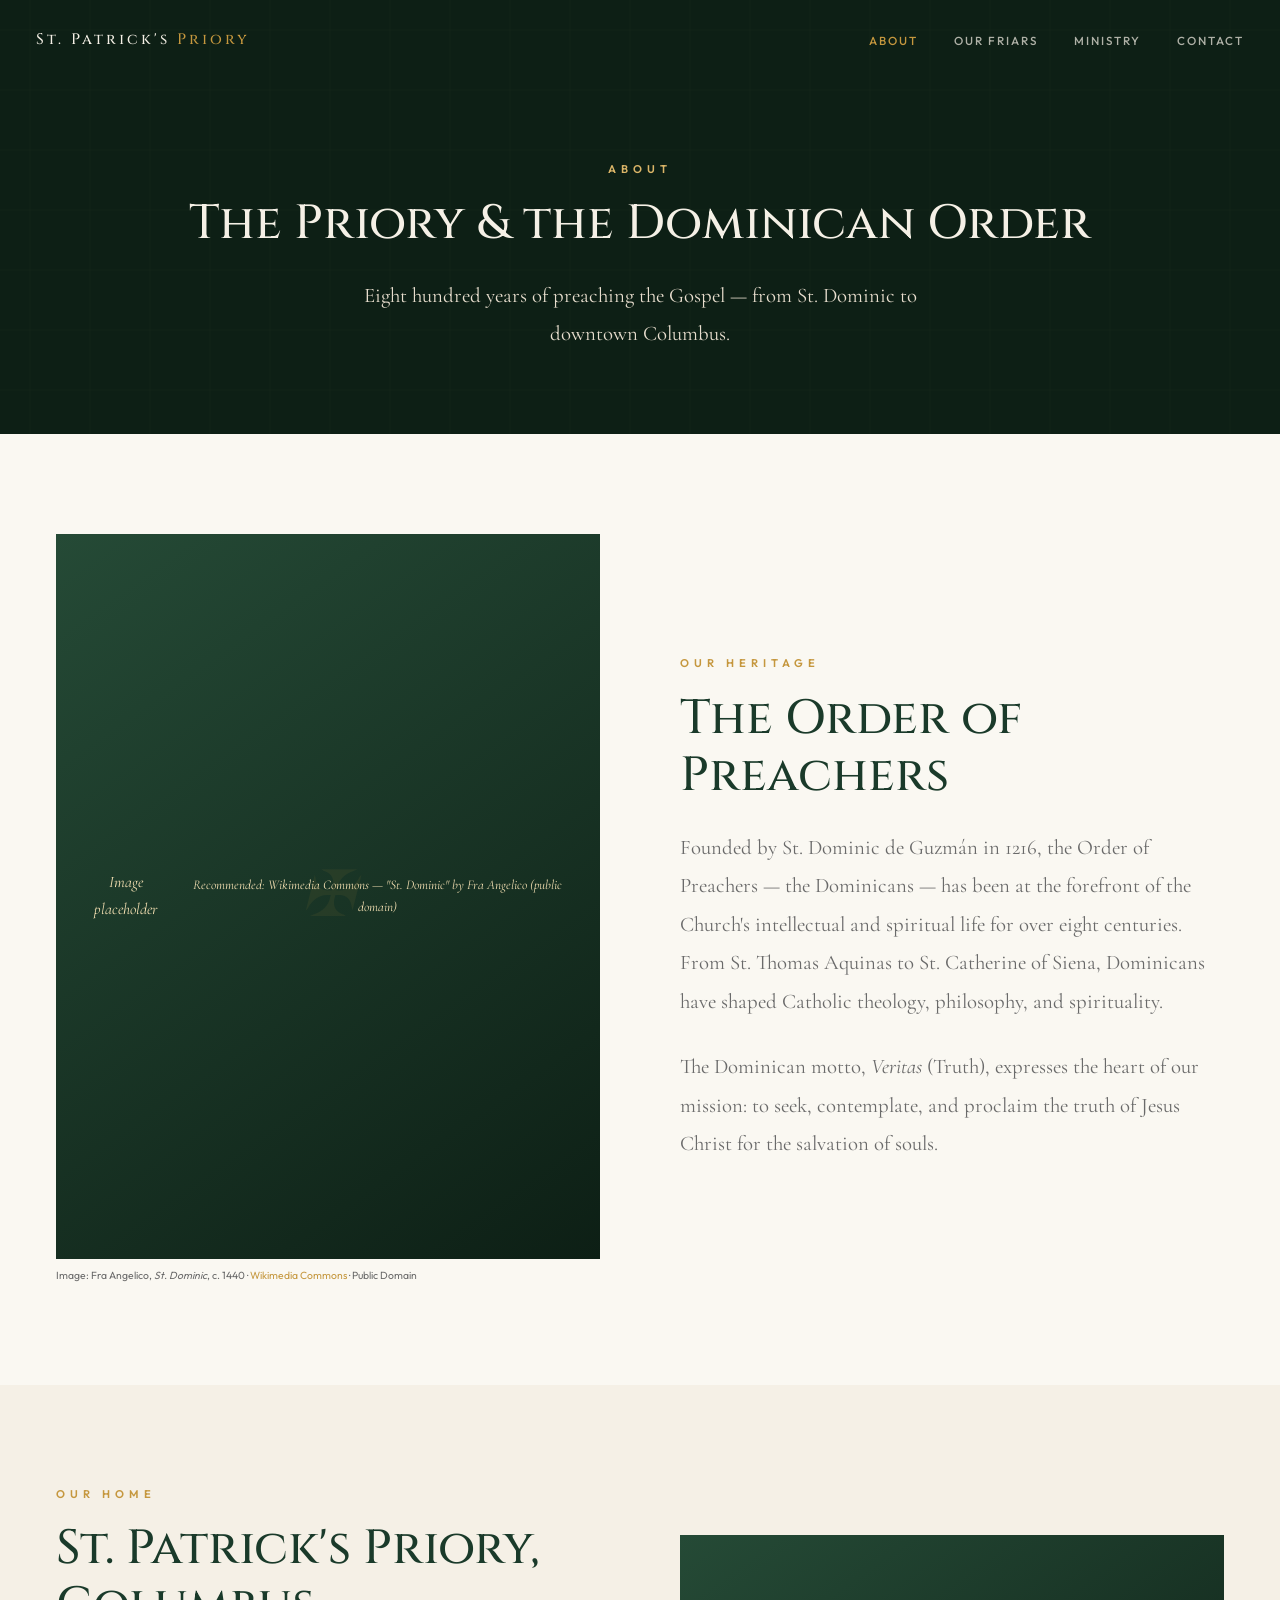
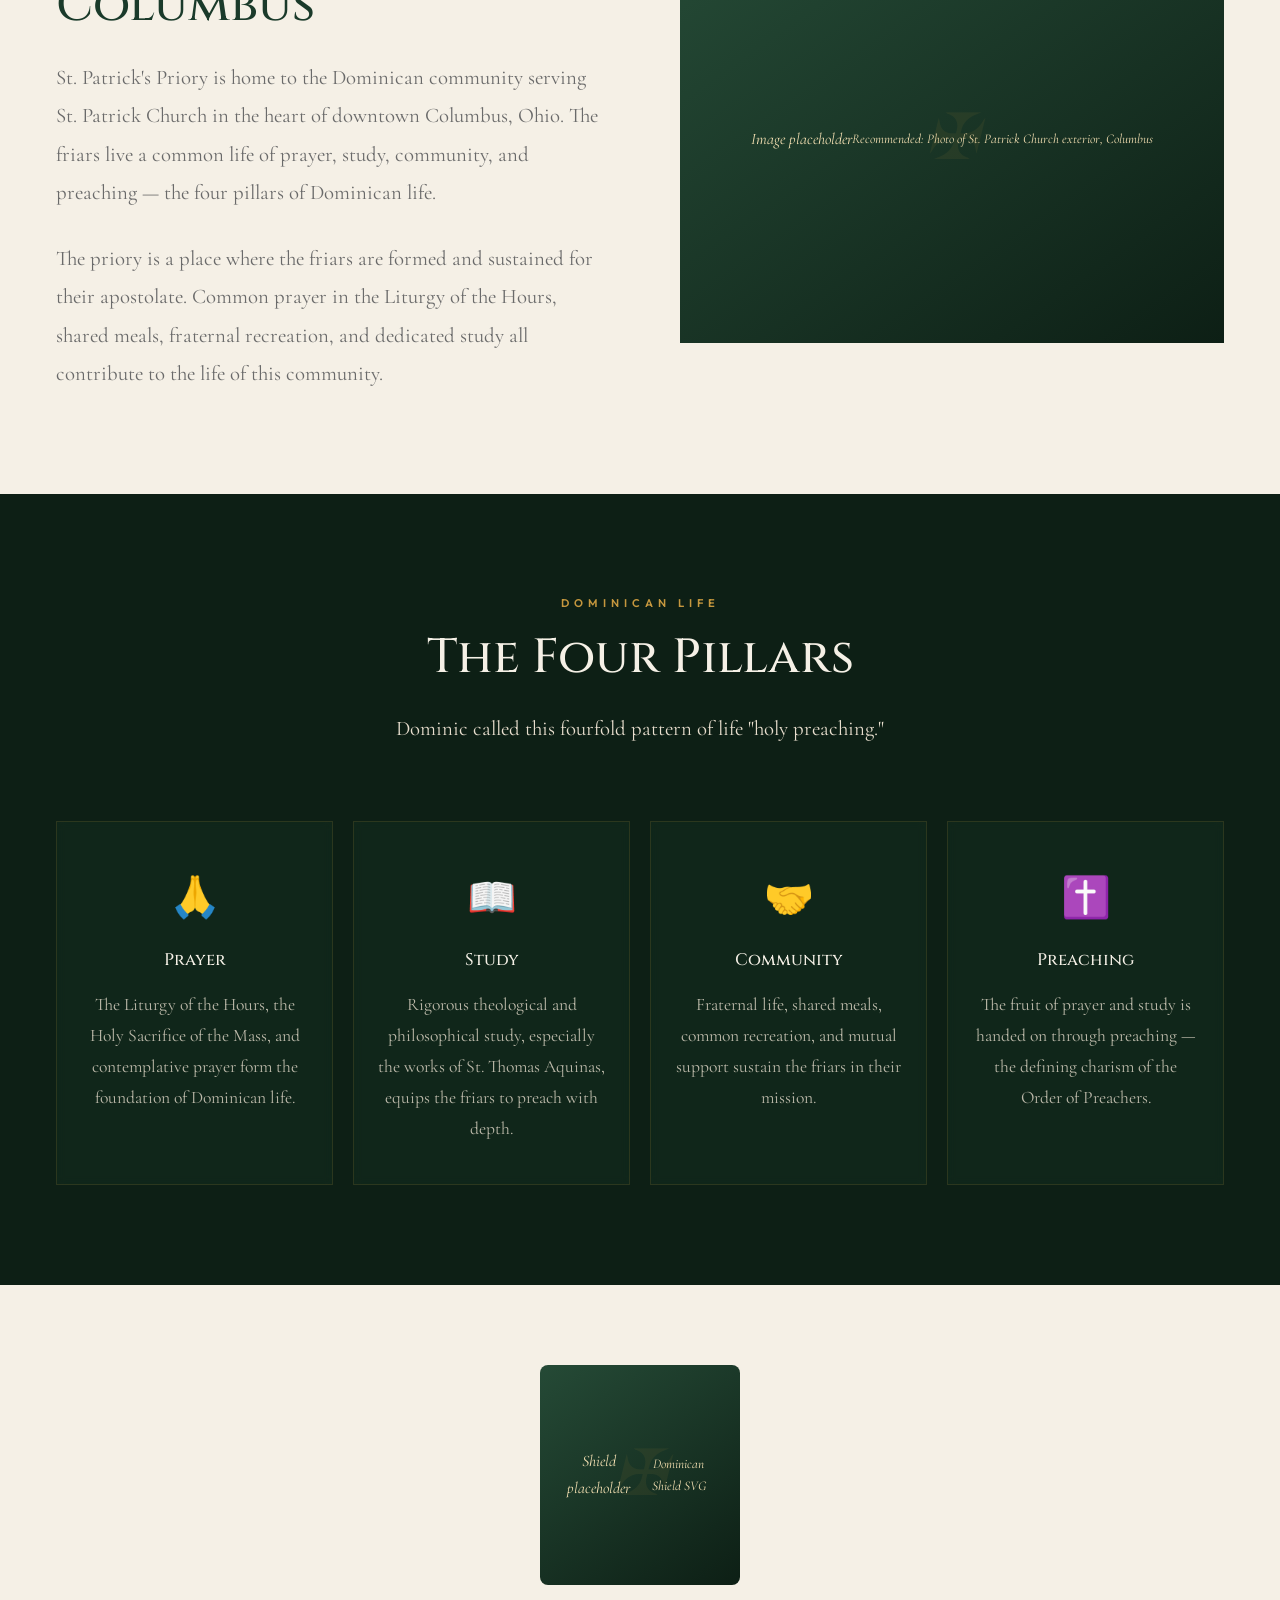
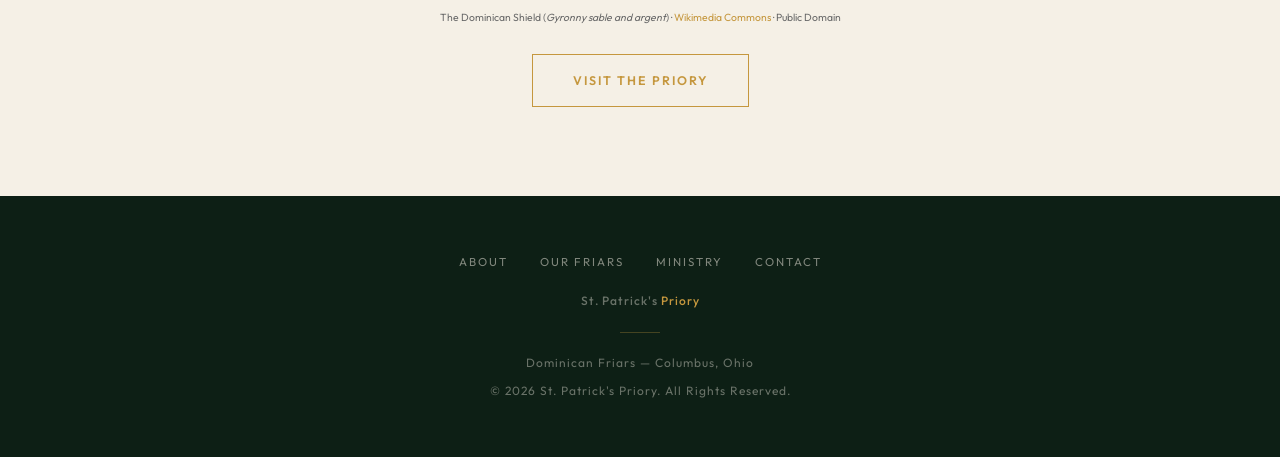
==== about.html @ 2e043f10 "V3: Multi-page site with shared CSS/JS, placeholder images, Dominican imagery notes" ====
<!DOCTYPE html>
<html lang="en">
<head>
  <meta charset="UTF-8">
  <meta name="viewport" content="width=device-width, initial-scale=1.0">
  <title>About — St. Patrick's Priory</title>
  <meta name="description" content="Learn about the Dominican Priory at St. Patrick Church, Columbus, Ohio.">
  <link rel="preconnect" href="https://fonts.googleapis.com">
  <link rel="preconnect" href="https://fonts.gstatic.com" crossorigin>
  <link href="https://fonts.googleapis.com/css2?family=Cinzel:wght@400;500;600;700&family=Cormorant+Garamond:ital,wght@0,400;0,500;0,600;1,400;1,500&family=Outfit:wght@300;400;500;600&display=swap" rel="stylesheet">
  <link rel="stylesheet" href="css/style.css">
</head>
<body>
  <nav class="nav scrolled" id="nav"><div class="nav-inner">
    <a href="index.html" class="nav-logo">St. Patrick's <em>Priory</em></a>
    <ul class="nav-links" id="navLinks">
      <li><a href="about.html" class="active">About</a></li>
      <li><a href="friars.html">Our Friars</a></li>
      <li><a href="ministry.html">Ministry</a></li>
      <li><a href="contact.html">Contact</a></li>
    </ul>
    <button class="nav-hamburger" id="hamburger" aria-label="Menu"><span></span><span></span><span></span></button>
  </div></nav>

  <header class="page-header">
    <p class="section-label">About</p>
    <h1 class="section-title">The Priory &amp; the Dominican Order</h1>
    <p class="section-body">Eight hundred years of preaching the Gospel — from St. Dominic to downtown Columbus.</p>
  </header>

  <!-- Dominican Order History -->
  <section class="content-section" style="padding:100px 0;">
    <div class="container">
      <div class="content-grid">
        <div class="reveal-left">
          <div class="img-placeholder" style="width:100%;aspect-ratio:3/4;">
            Image placeholder<br><small>Recommended: Wikimedia Commons — "St. Dominic" by Fra Angelico (public domain)</small>
          </div>
          <p class="attribution">Image: Fra Angelico, <em>St. Dominic</em>, c. 1440 · <a href="https://commons.wikimedia.org/wiki/Category:Saint_Dominic_in_art" target="_blank">Wikimedia Commons</a> · Public Domain</p>
        </div>
        <div class="reveal-right">
          <p class="section-label">Our Heritage</p>
          <h2 class="section-title">The Order of Preachers</h2>
          <p class="section-body">
            Founded by St. Dominic de Guzmán in 1216, the Order of Preachers — the Dominicans — has been at the forefront of the Church's intellectual and spiritual life for over eight centuries. From St. Thomas Aquinas to St. Catherine of Siena, Dominicans have shaped Catholic theology, philosophy, and spirituality.
          </p>
          <br>
          <p class="section-body">
            The Dominican motto, <em>Veritas</em> (Truth), expresses the heart of our mission: to seek, contemplate, and proclaim the truth of Jesus Christ for the salvation of souls.
          </p>
        </div>
      </div>
    </div>
  </section>

  <!-- The Priory -->
  <section class="content-section" style="padding:100px 0;background:var(--cream);">
    <div class="container">
      <div class="content-grid" style="direction:rtl;">
        <div style="direction:ltr;" class="reveal-right">
          <div class="img-placeholder" style="width:100%;aspect-ratio:4/3;">
            Image placeholder<br><small>Recommended: Photo of St. Patrick Church exterior, Columbus</small>
          </div>
        </div>
        <div style="direction:ltr;" class="reveal-left">
          <p class="section-label">Our Home</p>
          <h2 class="section-title">St. Patrick's Priory, Columbus</h2>
          <p class="section-body">
            St. Patrick's Priory is home to the Dominican community serving St. Patrick Church in the heart of downtown Columbus, Ohio. The friars live a common life of prayer, study, community, and preaching — the four pillars of Dominican life.
          </p>
          <br>
          <p class="section-body">
            The priory is a place where the friars are formed and sustained for their apostolate. Common prayer in the Liturgy of the Hours, shared meals, fraternal recreation, and dedicated study all contribute to the life of this community.
          </p>
        </div>
      </div>
    </div>
  </section>

  <!-- Four Pillars -->
  <section class="content-section" style="padding:100px 0;background:var(--forest-deep);color:var(--cream);position:relative;">
    <div class="container" style="position:relative;z-index:1;">
      <div style="text-align:center;margin-bottom:72px;" class="reveal">
        <p class="section-label">Dominican Life</p>
        <h2 class="section-title" style="color:var(--cream);">The Four Pillars</h2>
        <p class="section-body" style="margin:0 auto;color:var(--cream-dark);">Dominic called this fourfold pattern of life "holy preaching."</p>
      </div>
      <div class="card-grid stagger" style="grid-template-columns:repeat(4,1fr);gap:20px;">
        <div class="card reveal" style="text-align:center;padding:40px 24px;">
          <div style="font-size:2.5rem;margin-bottom:16px;">🙏</div>
          <h3>Prayer</h3>
          <p>The Liturgy of the Hours, the Holy Sacrifice of the Mass, and contemplative prayer form the foundation of Dominican life.</p>
        </div>
        <div class="card reveal" style="text-align:center;padding:40px 24px;">
          <div style="font-size:2.5rem;margin-bottom:16px;">📖</div>
          <h3>Study</h3>
          <p>Rigorous theological and philosophical study, especially the works of St. Thomas Aquinas, equips the friars to preach with depth.</p>
        </div>
        <div class="card reveal" style="text-align:center;padding:40px 24px;">
          <div style="font-size:2.5rem;margin-bottom:16px;">🤝</div>
          <h3>Community</h3>
          <p>Fraternal life, shared meals, common recreation, and mutual support sustain the friars in their mission.</p>
        </div>
        <div class="card reveal" style="text-align:center;padding:40px 24px;">
          <div style="font-size:2.5rem;margin-bottom:16px;">✝️</div>
          <h3>Preaching</h3>
          <p>The fruit of prayer and study is handed on through preaching — the defining charism of the Order of Preachers.</p>
        </div>
      </div>
    </div>
  </section>

  <!-- Dominican Shield -->
  <section class="content-section" style="padding:80px 0;text-align:center;">
    <div class="container reveal">
      <div class="img-placeholder" style="width:200px;height:220px;margin:0 auto 24px;border-radius:8px;">
        Shield placeholder<br><small>Dominican Shield SVG</small>
      </div>
      <p class="attribution">The Dominican Shield (<em>Gyronny sable and argent</em>) · <a href="https://commons.wikimedia.org/wiki/File:Shield_of_Dominican_Order_(simple).svg" target="_blank">Wikimedia Commons</a> · Public Domain</p>
      <br>
      <a href="contact.html" class="btn"><span>Visit the Priory</span></a>
    </div>
  </section>

  <footer class="footer"><div class="container">
    <div class="footer-links">
      <a href="about.html">About</a><a href="friars.html">Our Friars</a><a href="ministry.html">Ministry</a><a href="contact.html">Contact</a>
    </div>
    <p class="footer-logo">St. Patrick's <em>Priory</em></p>
    <div class="footer-divider"></div>
    <p>Dominican Friars — Columbus, Ohio</p>
    <p style="margin-top:8px;">&copy; 2026 St. Patrick's Priory. All Rights Reserved.</p>
  </div></footer>

  <script src="js/main.js"></script>
</body>
</html>
---- css/style.css ----
/* ===== ST. PATRICK'S PRIORY — SHARED STYLES ===== */
:root {
  --forest: #1a3a2a; --forest-deep: #0d1f15; --forest-mid: #254a36;
  --gold: #c5973e; --gold-light: #dbb568; --gold-pale: #f0ddb0;
  --cream: #f5f0e6; --cream-dark: #e8dece; --ivory: #faf8f2;
  --text: #2c2c2c; --text-muted: #6a6a6a; --white: #fff;
  --font-display: 'Cinzel', serif;
  --font-serif: 'Cormorant Garamond', serif;
  --font-sans: 'Outfit', sans-serif;
  --max-w: 1240px;
  --ease: cubic-bezier(0.16, 1, 0.3, 1);
}
*, *::before, *::after { box-sizing: border-box; margin: 0; padding: 0; }
html { scroll-behavior: smooth; }
body { font-family: var(--font-sans); color: var(--text); background: var(--ivory); line-height: 1.7; font-weight: 400; -webkit-font-smoothing: antialiased; overflow-x: hidden; }
img { max-width: 100%; display: block; }
a { text-decoration: none; color: inherit; }
.container { max-width: var(--max-w); margin: 0 auto; padding: 0 36px; }

/* Labels & Titles */
.section-label { font-family: var(--font-sans); text-transform: uppercase; letter-spacing: 5px; font-size: 0.7rem; font-weight: 600; color: var(--gold); margin-bottom: 16px; }
.section-title { font-family: var(--font-display); font-size: clamp(1.8rem, 4vw, 3rem); font-weight: 500; line-height: 1.2; color: var(--forest); margin-bottom: 24px; }
.section-body { font-family: var(--font-serif); font-size: 1.3rem; line-height: 1.85; color: var(--text-muted); max-width: 620px; }

/* Buttons */
.btn { display: inline-block; font-family: var(--font-sans); font-weight: 600; font-size: 0.78rem; letter-spacing: 2px; text-transform: uppercase; padding: 15px 40px; border: 1.5px solid var(--gold); color: var(--gold); background: transparent; cursor: pointer; transition: all 0.4s var(--ease); position: relative; overflow: hidden; }
.btn::before { content: ''; position: absolute; inset: 0; background: var(--gold); transform: translateY(101%); transition: transform 0.4s var(--ease); z-index: 0; }
.btn:hover::before { transform: translateY(0); }
.btn:hover { color: var(--forest-deep); }
.btn span { position: relative; z-index: 1; }
.btn-solid { background: var(--gold); color: var(--forest-deep); border-color: var(--gold); }
.btn-solid::before { background: var(--gold-light); }

/* Placeholder images */
.img-placeholder { background: linear-gradient(145deg, var(--forest-mid), var(--forest-deep)); display: flex; align-items: center; justify-content: center; color: var(--gold-pale); font-family: var(--font-serif); font-size: 1rem; font-style: italic; text-align: center; padding: 20px; position: relative; overflow: hidden; }
.img-placeholder::before { content: '✠'; position: absolute; font-size: 4rem; opacity: 0.08; color: var(--gold); }

/* Nav */
.nav { position: fixed; top: 0; left: 0; right: 0; z-index: 100; padding: 0 36px; transition: all 0.5s var(--ease); }
.nav.scrolled { background: rgba(13,31,21,0.95); backdrop-filter: blur(20px); border-bottom: 1px solid rgba(197,151,62,0.12); }
.nav-inner { max-width: var(--max-w); margin: 0 auto; display: flex; align-items: center; justify-content: space-between; height: 80px; transition: height 0.5s var(--ease); }
.nav.scrolled .nav-inner { height: 64px; }
.nav-logo { font-family: var(--font-display); font-size: 0.95rem; color: var(--cream); letter-spacing: 3px; font-weight: 500; }
.nav-logo em { font-style: normal; color: var(--gold); }
.nav-links { display: flex; gap: 36px; list-style: none; }
.nav-links a { font-family: var(--font-sans); font-size: 0.73rem; font-weight: 500; letter-spacing: 2px; text-transform: uppercase; color: rgba(245,240,230,0.7); transition: color 0.3s; }
.nav-links a:hover, .nav-links a.active { color: var(--gold); }
.nav-hamburger { display: none; flex-direction: column; gap: 6px; cursor: pointer; padding: 8px; background: none; border: none; }
.nav-hamburger span { display: block; width: 24px; height: 1.5px; background: var(--cream); transition: all 0.3s; }

/* Page Header (subpages) */
.page-header { padding: 160px 0 80px; background: var(--forest-deep); text-align: center; position: relative; overflow: hidden; }
.page-header::before { content: ''; position: absolute; inset: 0; background: url("data:image/svg+xml,%3Csvg width='60' height='60' xmlns='http://www.w3.org/2000/svg'%3E%3Cpath d='M30 0v60M0 30h60' stroke='rgba(197,151,62,0.04)' stroke-width='0.5'/%3E%3C/svg%3E"); }
.page-header .section-label { color: var(--gold-light); }
.page-header .section-title { color: var(--cream); position: relative; }
.page-header .section-body { color: var(--cream-dark); margin: 0 auto; position: relative; }

/* Footer */
.footer { background: var(--forest-deep); padding: 56px 0; text-align: center; }
.footer-logo { font-family: var(--font-display); font-size: 0.9rem; letter-spacing: 3px; color: var(--cream); margin-bottom: 16px; font-weight: 500; }
.footer-logo em { font-style: normal; color: var(--gold); }
.footer p { font-family: var(--font-sans); font-size: 0.75rem; color: rgba(245,240,230,0.4); letter-spacing: 1px; }
.footer-divider { width: 40px; height: 1px; background: var(--gold); margin: 20px auto; opacity: 0.3; }
.footer-links { display: flex; gap: 32px; justify-content: center; margin-bottom: 20px; flex-wrap: wrap; }
.footer-links a { font-family: var(--font-sans); font-size: 0.72rem; letter-spacing: 2px; text-transform: uppercase; color: rgba(245,240,230,0.5); transition: color 0.3s; }
.footer-links a:hover { color: var(--gold); }

/* Hero (homepage) */
.hero { position: relative; min-height: 100vh; display: flex; align-items: center; justify-content: center; text-align: center; overflow: hidden; background: var(--forest-deep); }
.hero-bg { position: absolute; inset: 0; z-index: 0; }
.hero-bg .img-placeholder { width: 100%; height: 100%; font-size: 1.2rem; }
.hero-bg::after { content: ''; position: absolute; inset: 0; background: linear-gradient(180deg, rgba(13,31,21,0.4) 0%, rgba(13,31,21,0.2) 40%, rgba(13,31,21,0.7) 100%); }
.hero-content { position: relative; z-index: 2; padding: 0 32px; max-width: 860px; }
.hero-shield { width: 72px; height: 72px; margin: 0 auto 28px; border: 1.5px solid rgba(197,151,62,0.5); border-radius: 50%; display: flex; align-items: center; justify-content: center; font-size: 1.6rem; color: var(--gold); opacity: 0; animation: fadeUp 1s var(--ease) 0.3s forwards; }
.hero-overtitle { font-family: var(--font-sans); text-transform: uppercase; letter-spacing: 8px; font-size: 0.68rem; font-weight: 400; color: var(--gold-light); margin-bottom: 20px; opacity: 0; animation: fadeUp 1s var(--ease) 0.5s forwards; }
.hero h1 { font-family: var(--font-display); font-size: clamp(2.6rem, 7vw, 4.5rem); font-weight: 500; color: var(--cream); line-height: 1.1; margin-bottom: 16px; opacity: 0; animation: fadeUp 1s var(--ease) 0.7s forwards; }
.hero-subtitle { font-family: var(--font-serif); font-size: clamp(1.15rem, 2.5vw, 1.55rem); font-style: italic; color: var(--gold-pale); margin-bottom: 44px; font-weight: 400; opacity: 0; animation: fadeUp 1s var(--ease) 0.9s forwards; }
.hero-ctas { display: flex; gap: 16px; justify-content: center; flex-wrap: wrap; opacity: 0; animation: fadeUp 1s var(--ease) 1.1s forwards; }
.hero .btn { border-color: rgba(197,151,62,0.5); color: var(--cream); }
.hero .btn::before { background: var(--gold); }
.hero .btn:hover { color: var(--forest-deep); }
.hero .btn-solid { background: var(--gold); color: var(--forest-deep); }
.hero-scroll { position: absolute; bottom: 40px; left: 50%; transform: translateX(-50%); z-index: 2; opacity: 0; animation: fadeUp 1s var(--ease) 1.5s forwards; }
.hero-scroll-line { width: 1px; height: 60px; background: linear-gradient(to bottom, var(--gold), transparent); margin: 0 auto; animation: scrollPulse 2s ease infinite; }

/* Motto */
.motto { background: var(--forest); padding: 56px 32px; text-align: center; position: relative; overflow: hidden; }
.motto::before { content: ''; position: absolute; inset: 0; background: repeating-linear-gradient(90deg, transparent, transparent 80px, rgba(197,151,62,0.03) 80px, rgba(197,151,62,0.03) 81px); }
.motto blockquote { font-family: var(--font-serif); font-size: clamp(1.3rem, 3vw, 2rem); font-style: italic; color: var(--cream); max-width: 700px; margin: 0 auto; line-height: 1.6; position: relative; }
.motto cite { display: block; margin-top: 16px; font-style: normal; font-family: var(--font-sans); font-size: 0.72rem; letter-spacing: 4px; text-transform: uppercase; color: var(--gold); }

/* Parallax Break */
.parallax-break { position: relative; height: 50vh; min-height: 360px; overflow: hidden; }
.parallax-break .img-placeholder { width: 100%; height: 100%; position: absolute; inset: 0; font-size: 1rem; }
.parallax-break .overlay { position: absolute; inset: 0; background: rgba(13,31,21,0.5); display: flex; align-items: center; justify-content: center; z-index: 1; }
.parallax-break .overlay-text { font-family: var(--font-display); font-size: clamp(1.4rem, 3.5vw, 2.4rem); color: var(--cream); text-align: center; font-weight: 400; letter-spacing: 2px; max-width: 600px; padding: 0 24px; }

/* Content sections */
.content-section { padding: 100px 0; }
.content-section:nth-child(even) { background: var(--cream); }
.content-grid { display: grid; grid-template-columns: 1fr 1fr; gap: 80px; align-items: center; }
.content-grid.reverse { direction: rtl; }
.content-grid.reverse > * { direction: ltr; }

/* Cards */
.card-grid { display: grid; grid-template-columns: repeat(3, 1fr); gap: 32px; }
.card { padding: 48px 36px; border: 1px solid rgba(197,151,62,0.15); background: rgba(26,58,42,0.3); backdrop-filter: blur(4px); transition: all 0.5s var(--ease); position: relative; overflow: hidden; }
.card::before { content: ''; position: absolute; top: 0; left: 0; width: 100%; height: 3px; background: linear-gradient(90deg, transparent, var(--gold), transparent); transform: scaleX(0); transition: transform 0.6s var(--ease); }
.card:hover::before { transform: scaleX(1); }
.card:hover { border-color: rgba(197,151,62,0.3); transform: translateY(-6px); }
.card .card-num { font-family: var(--font-display); font-size: 2.5rem; color: rgba(197,151,62,0.15); margin-bottom: 16px; line-height: 1; }
.card h3 { font-family: var(--font-display); font-size: 1.05rem; margin-bottom: 16px; color: var(--cream); font-weight: 500; }
.card p { font-family: var(--font-serif); font-size: 1.1rem; color: rgba(232,222,206,0.8); line-height: 1.75; }

/* Friar cards */
.friar-grid { display: grid; grid-template-columns: repeat(3, 1fr); gap: 48px; }
.friar-card { text-align: center; }
.friar-card .avatar-wrap { width: 200px; height: 200px; margin: 0 auto 28px; border-radius: 50%; overflow: hidden; border: 2px solid var(--gold); }
.friar-card .avatar-wrap .img-placeholder { width: 100%; height: 100%; border-radius: 50%; font-size: 0.85rem; }
.friar-card h3 { font-family: var(--font-display); font-size: 1.1rem; color: var(--forest); margin-bottom: 4px; font-weight: 500; }
.friar-card .role { font-family: var(--font-serif); font-style: italic; color: var(--text-muted); font-size: 1.1rem; }

/* Gallery */
.gallery-grid { display: grid; grid-template-columns: repeat(4, 1fr); grid-template-rows: auto auto; gap: 12px; }
.gallery-grid .g-item { overflow: hidden; position: relative; cursor: pointer; }
.gallery-grid .g-item .img-placeholder { aspect-ratio: 1/1; }
.gallery-grid .g-item:nth-child(1) { grid-column: 1 / 3; grid-row: 1 / 3; }

/* Contact */
.contact-grid { display: grid; grid-template-columns: 1fr 1fr; gap: 80px; align-items: start; }
.contact-info h3 { font-family: var(--font-display); font-size: 1rem; color: var(--forest); margin-bottom: 6px; margin-top: 28px; font-weight: 500; }
.contact-info h3:first-of-type { margin-top: 0; }
.contact-info p, .contact-info a { font-family: var(--font-serif); font-size: 1.2rem; color: var(--text-muted); line-height: 1.7; }
.contact-info a { color: var(--gold); transition: color 0.3s; }
.contact-info a:hover { color: var(--forest); }
.contact-map { width: 100%; aspect-ratio: 4/3; overflow: hidden; }
.contact-map iframe { width: 100%; height: 100%; border: 0; }

/* Wikimedia attribution */
.attribution { font-family: var(--font-sans); font-size: 0.65rem; color: var(--text-muted); margin-top: 8px; }
.attribution a { color: var(--gold); }

/* Animations */
@keyframes fadeUp { from { opacity: 0; transform: translateY(30px); } to { opacity: 1; transform: translateY(0); } }
@keyframes scrollPulse { 0%, 100% { opacity: 0.4; } 50% { opacity: 1; } }
.reveal { opacity: 0; transform: translateY(40px); transition: opacity 0.9s var(--ease), transform 0.9s var(--ease); }
.reveal.visible { opacity: 1; transform: translateY(0); }
.reveal-left { opacity: 0; transform: translateX(-50px); transition: opacity 0.9s var(--ease), transform 0.9s var(--ease); }
.reveal-left.visible { opacity: 1; transform: translateX(0); }
.reveal-right { opacity: 0; transform: translateX(50px); transition: opacity 0.9s var(--ease), transform 0.9s var(--ease); }
.reveal-right.visible { opacity: 1; transform: translateX(0); }
.stagger > *:nth-child(1) { transition-delay: 0s; }
.stagger > *:nth-child(2) { transition-delay: 0.1s; }
.stagger > *:nth-child(3) { transition-delay: 0.2s; }
.stagger > *:nth-child(4) { transition-delay: 0.25s; }
.stagger > *:nth-child(5) { transition-delay: 0.3s; }
.stagger > *:nth-child(6) { transition-delay: 0.35s; }

/* Responsive */
@media (max-width: 900px) {
  .content-grid, .contact-grid { grid-template-columns: 1fr; gap: 48px; }
  .friar-grid { grid-template-columns: 1fr 1fr; }
  .card-grid { grid-template-columns: 1fr; }
  .gallery-grid { grid-template-columns: 1fr 1fr; }
  .gallery-grid .g-item:nth-child(1) { grid-column: 1 / 3; grid-row: auto; }
}
@media (max-width: 640px) {
  .nav-links { display: none; }
  .nav-hamburger { display: flex; }
  .nav-links.open { display: flex; flex-direction: column; position: absolute; top: 80px; left: 0; right: 0; background: rgba(13,31,21,0.97); padding: 32px; gap: 24px; border-bottom: 1px solid rgba(197,151,62,0.15); }
  .friar-grid { grid-template-columns: 1fr; }
  .hero-ctas { flex-direction: column; align-items: center; }
  .parallax-break { height: 35vh; }
}
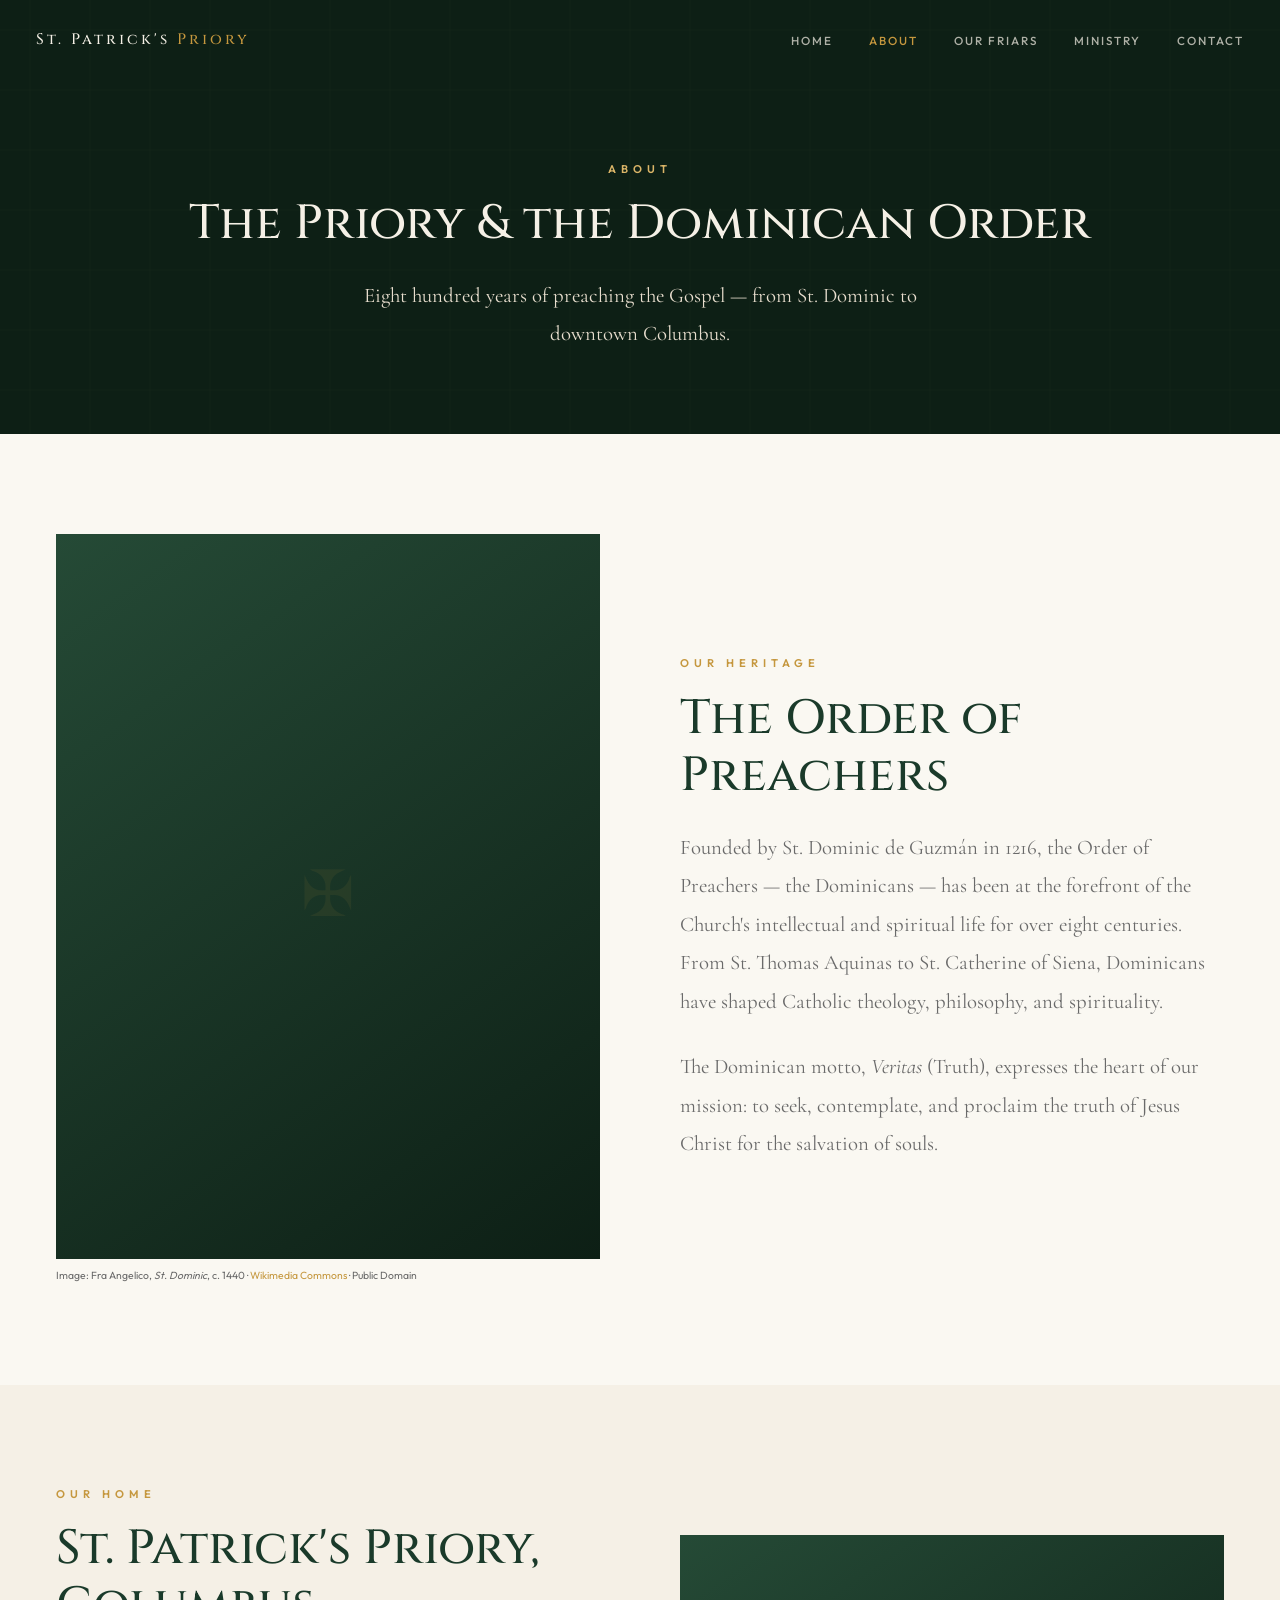
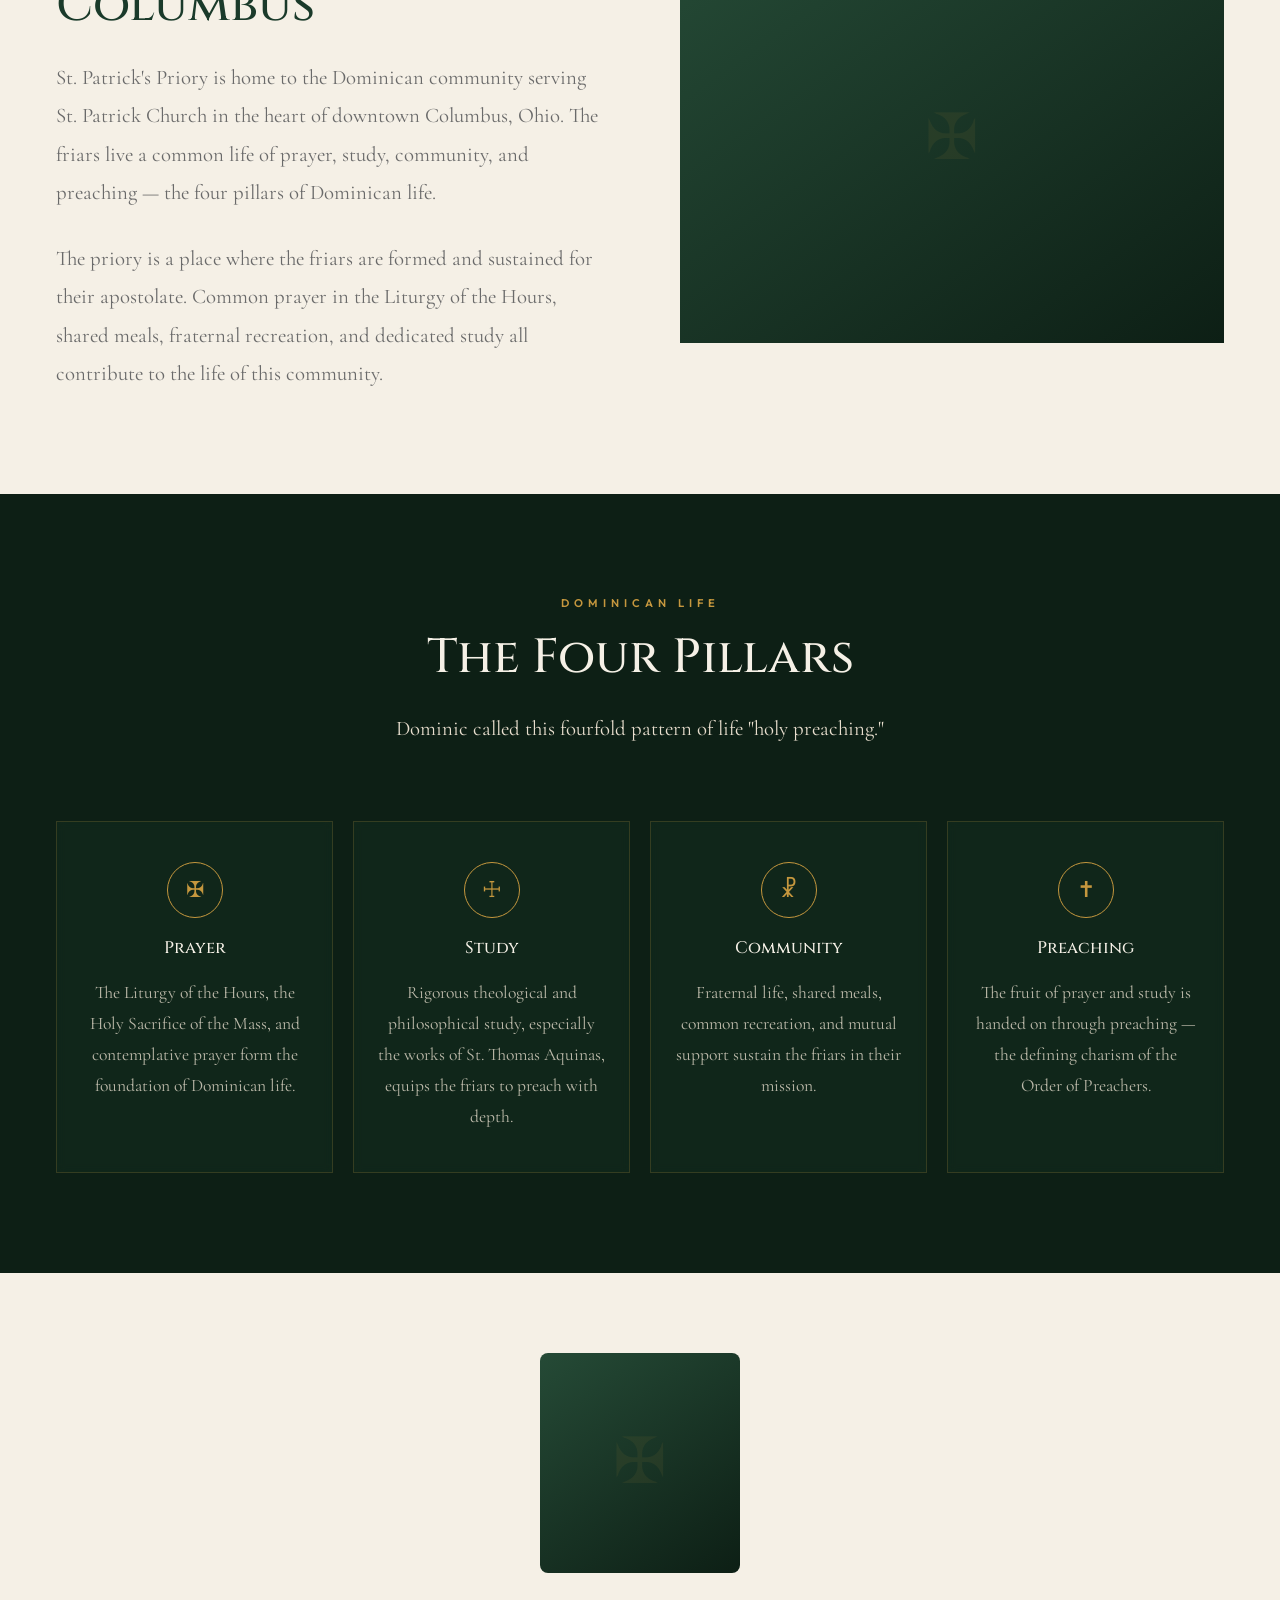
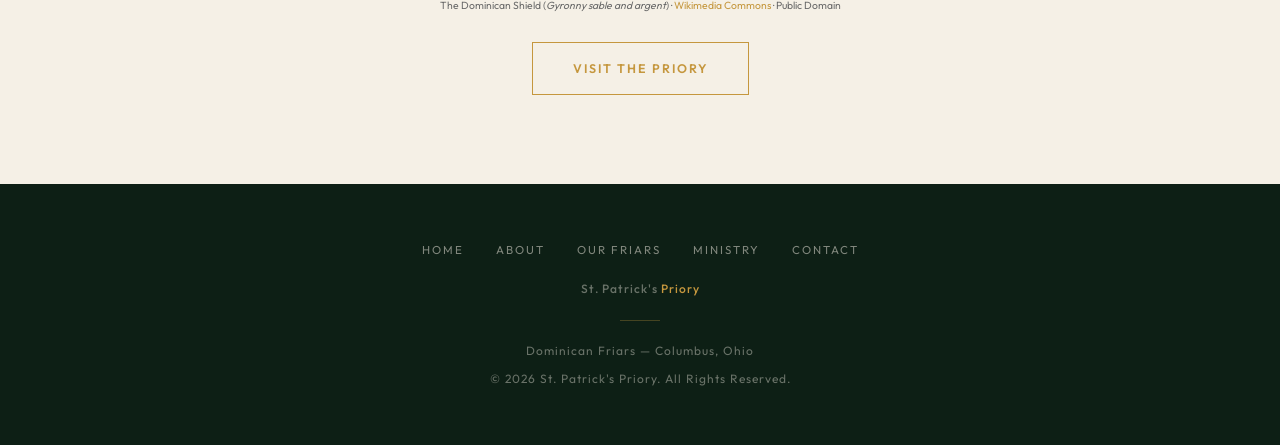
==== commit 303c5d39: "UX fixes: hide placeholder text, add Home nav, favicon, styled icons, back-to-top, page fade-in" ====
--- a/about.html
+++ b/about.html
@@ -1,7 +1,7 @@
 <!DOCTYPE html>
 <html lang="en">
 <head>
-  <meta charset="UTF-8">
+  <meta charset="UTF-8"><link rel="icon" href="data:image/svg+xml,%3Csvg xmlns='http://www.w3.org/2000/svg' viewBox='0 0 100 100'%3E%3Ctext y='0.9em' font-size='80'%3E✠%3C/text%3E%3C/svg%3E">
   <meta name="viewport" content="width=device-width, initial-scale=1.0">
   <title>About — St. Patrick's Priory</title>
   <meta name="description" content="Learn about the Dominican Priory at St. Patrick Church, Columbus, Ohio.">
@@ -14,7 +14,7 @@
   <nav class="nav scrolled" id="nav"><div class="nav-inner">
     <a href="index.html" class="nav-logo">St. Patrick's <em>Priory</em></a>
     <ul class="nav-links" id="navLinks">
-      <li><a href="about.html" class="active">About</a></li>
+      <li><a href="index.html">Home</a></li><li><a href="about.html" class="active">About</a></li>
       <li><a href="friars.html">Our Friars</a></li>
       <li><a href="ministry.html">Ministry</a></li>
       <li><a href="contact.html">Contact</a></li>
@@ -87,22 +87,22 @@
       </div>
       <div class="card-grid stagger" style="grid-template-columns:repeat(4,1fr);gap:20px;">
         <div class="card reveal" style="text-align:center;padding:40px 24px;">
-          <div style="font-size:2.5rem;margin-bottom:16px;">🙏</div>
+          <div class="pillar-icon">✠</div>
           <h3>Prayer</h3>
           <p>The Liturgy of the Hours, the Holy Sacrifice of the Mass, and contemplative prayer form the foundation of Dominican life.</p>
         </div>
         <div class="card reveal" style="text-align:center;padding:40px 24px;">
-          <div style="font-size:2.5rem;margin-bottom:16px;">📖</div>
+          <div class="pillar-icon">☩</div>
           <h3>Study</h3>
           <p>Rigorous theological and philosophical study, especially the works of St. Thomas Aquinas, equips the friars to preach with depth.</p>
         </div>
         <div class="card reveal" style="text-align:center;padding:40px 24px;">
-          <div style="font-size:2.5rem;margin-bottom:16px;">🤝</div>
+          <div class="pillar-icon">☧</div>
           <h3>Community</h3>
           <p>Fraternal life, shared meals, common recreation, and mutual support sustain the friars in their mission.</p>
         </div>
         <div class="card reveal" style="text-align:center;padding:40px 24px;">
-          <div style="font-size:2.5rem;margin-bottom:16px;">✝️</div>
+          <div class="pillar-icon">✝</div>
           <h3>Preaching</h3>
           <p>The fruit of prayer and study is handed on through preaching — the defining charism of the Order of Preachers.</p>
         </div>
@@ -124,7 +124,7 @@
 
   <footer class="footer"><div class="container">
     <div class="footer-links">
-      <a href="about.html">About</a><a href="friars.html">Our Friars</a><a href="ministry.html">Ministry</a><a href="contact.html">Contact</a>
+      <a href="index.html">Home</a><a href="about.html">About</a><a href="friars.html">Our Friars</a><a href="ministry.html">Ministry</a><a href="contact.html">Contact</a>
     </div>
     <p class="footer-logo">St. Patrick's <em>Priory</em></p>
     <div class="footer-divider"></div>
--- a/css/style.css
+++ b/css/style.css
@@ -12,7 +12,7 @@
 }
 *, *::before, *::after { box-sizing: border-box; margin: 0; padding: 0; }
 html { scroll-behavior: smooth; }
-body { font-family: var(--font-sans); color: var(--text); background: var(--ivory); line-height: 1.7; font-weight: 400; -webkit-font-smoothing: antialiased; overflow-x: hidden; }
+body { font-family: var(--font-sans); color: var(--text); background: var(--ivory); line-height: 1.7; font-weight: 400; -webkit-font-smoothing: antialiased; overflow-x: hidden; animation: pageIn 0.5s ease both; }
 img { max-width: 100%; display: block; }
 a { text-decoration: none; color: inherit; }
 .container { max-width: var(--max-w); margin: 0 auto; padding: 0 36px; }
@@ -31,9 +31,13 @@
 .btn-solid { background: var(--gold); color: var(--forest-deep); border-color: var(--gold); }
 .btn-solid::before { background: var(--gold-light); }
 
-/* Placeholder images */
-.img-placeholder { background: linear-gradient(145deg, var(--forest-mid), var(--forest-deep)); display: flex; align-items: center; justify-content: center; color: var(--gold-pale); font-family: var(--font-serif); font-size: 1rem; font-style: italic; text-align: center; padding: 20px; position: relative; overflow: hidden; }
+/* Placeholder images — FIX: hide recommendation text */
+.img-placeholder { background: linear-gradient(145deg, var(--forest-mid), var(--forest-deep)); display: flex; align-items: center; justify-content: center; color: transparent; font-size: 0; font-family: var(--font-serif); text-align: center; padding: 20px; position: relative; overflow: hidden; }
 .img-placeholder::before { content: '✠'; position: absolute; font-size: 4rem; opacity: 0.08; color: var(--gold); }
+.img-placeholder small, .img-placeholder br { display: none; }
+
+/* Pillar icons (replace emoji) */
+.pillar-icon { width: 56px; height: 56px; border-radius: 50%; border: 1.5px solid var(--gold); display: flex; align-items: center; justify-content: center; margin: 0 auto 16px; font-family: var(--font-display); font-size: 1.4rem; color: var(--gold); }
 
 /* Nav */
 .nav { position: fixed; top: 0; left: 0; right: 0; z-index: 100; padding: 0 36px; transition: all 0.5s var(--ease); }
@@ -68,8 +72,8 @@
 /* Hero (homepage) */
 .hero { position: relative; min-height: 100vh; display: flex; align-items: center; justify-content: center; text-align: center; overflow: hidden; background: var(--forest-deep); }
 .hero-bg { position: absolute; inset: 0; z-index: 0; }
-.hero-bg .img-placeholder { width: 100%; height: 100%; font-size: 1.2rem; }
-.hero-bg::after { content: ''; position: absolute; inset: 0; background: linear-gradient(180deg, rgba(13,31,21,0.4) 0%, rgba(13,31,21,0.2) 40%, rgba(13,31,21,0.7) 100%); }
+.hero-bg .img-placeholder { width: 100%; height: 100%; }
+.hero-bg::after { content: ''; position: absolute; inset: 0; background: linear-gradient(180deg, rgba(13,31,21,0.5) 0%, rgba(13,31,21,0.3) 40%, rgba(13,31,21,0.8) 100%); z-index: 1; }
 .hero-content { position: relative; z-index: 2; padding: 0 32px; max-width: 860px; }
 .hero-shield { width: 72px; height: 72px; margin: 0 auto 28px; border: 1.5px solid rgba(197,151,62,0.5); border-radius: 50%; display: flex; align-items: center; justify-content: center; font-size: 1.6rem; color: var(--gold); opacity: 0; animation: fadeUp 1s var(--ease) 0.3s forwards; }
 .hero-overtitle { font-family: var(--font-sans); text-transform: uppercase; letter-spacing: 8px; font-size: 0.68rem; font-weight: 400; color: var(--gold-light); margin-bottom: 20px; opacity: 0; animation: fadeUp 1s var(--ease) 0.5s forwards; }
@@ -89,22 +93,20 @@
 .motto blockquote { font-family: var(--font-serif); font-size: clamp(1.3rem, 3vw, 2rem); font-style: italic; color: var(--cream); max-width: 700px; margin: 0 auto; line-height: 1.6; position: relative; }
 .motto cite { display: block; margin-top: 16px; font-style: normal; font-family: var(--font-sans); font-size: 0.72rem; letter-spacing: 4px; text-transform: uppercase; color: var(--gold); }
 
-/* Parallax Break */
+/* Parallax Break — FIX: stronger overlay so placeholder text hidden */
 .parallax-break { position: relative; height: 50vh; min-height: 360px; overflow: hidden; }
-.parallax-break .img-placeholder { width: 100%; height: 100%; position: absolute; inset: 0; font-size: 1rem; }
-.parallax-break .overlay { position: absolute; inset: 0; background: rgba(13,31,21,0.5); display: flex; align-items: center; justify-content: center; z-index: 1; }
+.parallax-break .img-placeholder { width: 100%; height: 100%; position: absolute; inset: 0; }
+.parallax-break .overlay { position: absolute; inset: 0; background: rgba(13,31,21,0.7); display: flex; align-items: center; justify-content: center; z-index: 1; }
 .parallax-break .overlay-text { font-family: var(--font-display); font-size: clamp(1.4rem, 3.5vw, 2.4rem); color: var(--cream); text-align: center; font-weight: 400; letter-spacing: 2px; max-width: 600px; padding: 0 24px; }
 
 /* Content sections */
 .content-section { padding: 100px 0; }
 .content-section:nth-child(even) { background: var(--cream); }
 .content-grid { display: grid; grid-template-columns: 1fr 1fr; gap: 80px; align-items: center; }
-.content-grid.reverse { direction: rtl; }
-.content-grid.reverse > * { direction: ltr; }
 
 /* Cards */
 .card-grid { display: grid; grid-template-columns: repeat(3, 1fr); gap: 32px; }
-.card { padding: 48px 36px; border: 1px solid rgba(197,151,62,0.15); background: rgba(26,58,42,0.3); backdrop-filter: blur(4px); transition: all 0.5s var(--ease); position: relative; overflow: hidden; }
+.card { padding: 48px 36px; border: 1px solid rgba(197,151,62,0.2); background: rgba(26,58,42,0.3); backdrop-filter: blur(4px); transition: all 0.5s var(--ease); position: relative; overflow: hidden; }
 .card::before { content: ''; position: absolute; top: 0; left: 0; width: 100%; height: 3px; background: linear-gradient(90deg, transparent, var(--gold), transparent); transform: scaleX(0); transition: transform 0.6s var(--ease); }
 .card:hover::before { transform: scaleX(1); }
 .card:hover { border-color: rgba(197,151,62,0.3); transform: translateY(-6px); }
@@ -116,15 +118,9 @@
 .friar-grid { display: grid; grid-template-columns: repeat(3, 1fr); gap: 48px; }
 .friar-card { text-align: center; }
 .friar-card .avatar-wrap { width: 200px; height: 200px; margin: 0 auto 28px; border-radius: 50%; overflow: hidden; border: 2px solid var(--gold); }
-.friar-card .avatar-wrap .img-placeholder { width: 100%; height: 100%; border-radius: 50%; font-size: 0.85rem; }
+.friar-card .avatar-wrap .img-placeholder { width: 100%; height: 100%; border-radius: 50%; }
 .friar-card h3 { font-family: var(--font-display); font-size: 1.1rem; color: var(--forest); margin-bottom: 4px; font-weight: 500; }
 .friar-card .role { font-family: var(--font-serif); font-style: italic; color: var(--text-muted); font-size: 1.1rem; }
-
-/* Gallery */
-.gallery-grid { display: grid; grid-template-columns: repeat(4, 1fr); grid-template-rows: auto auto; gap: 12px; }
-.gallery-grid .g-item { overflow: hidden; position: relative; cursor: pointer; }
-.gallery-grid .g-item .img-placeholder { aspect-ratio: 1/1; }
-.gallery-grid .g-item:nth-child(1) { grid-column: 1 / 3; grid-row: 1 / 3; }
 
 /* Contact */
 .contact-grid { display: grid; grid-template-columns: 1fr 1fr; gap: 80px; align-items: start; }
@@ -140,7 +136,13 @@
 .attribution { font-family: var(--font-sans); font-size: 0.65rem; color: var(--text-muted); margin-top: 8px; }
 .attribution a { color: var(--gold); }
 
+/* Back to top button */
+.back-to-top { position: fixed; bottom: 32px; right: 32px; width: 44px; height: 44px; border-radius: 50%; border: 1.5px solid var(--gold); background: rgba(13,31,21,0.9); color: var(--gold); font-size: 1.1rem; display: flex; align-items: center; justify-content: center; cursor: pointer; z-index: 90; opacity: 0; pointer-events: none; transition: all 0.4s var(--ease); backdrop-filter: blur(8px); }
+.back-to-top.visible { opacity: 1; pointer-events: auto; }
+.back-to-top:hover { background: var(--gold); color: var(--forest-deep); transform: translateY(-3px); }
+
 /* Animations */
+@keyframes pageIn { from { opacity: 0; } to { opacity: 1; } }
 @keyframes fadeUp { from { opacity: 0; transform: translateY(30px); } to { opacity: 1; transform: translateY(0); } }
 @keyframes scrollPulse { 0%, 100% { opacity: 0.4; } 50% { opacity: 1; } }
 .reveal { opacity: 0; transform: translateY(40px); transition: opacity 0.9s var(--ease), transform 0.9s var(--ease); }
@@ -153,16 +155,12 @@
 .stagger > *:nth-child(2) { transition-delay: 0.1s; }
 .stagger > *:nth-child(3) { transition-delay: 0.2s; }
 .stagger > *:nth-child(4) { transition-delay: 0.25s; }
-.stagger > *:nth-child(5) { transition-delay: 0.3s; }
-.stagger > *:nth-child(6) { transition-delay: 0.35s; }
 
 /* Responsive */
 @media (max-width: 900px) {
   .content-grid, .contact-grid { grid-template-columns: 1fr; gap: 48px; }
   .friar-grid { grid-template-columns: 1fr 1fr; }
   .card-grid { grid-template-columns: 1fr; }
-  .gallery-grid { grid-template-columns: 1fr 1fr; }
-  .gallery-grid .g-item:nth-child(1) { grid-column: 1 / 3; grid-row: auto; }
 }
 @media (max-width: 640px) {
   .nav-links { display: none; }
@@ -171,4 +169,5 @@
   .friar-grid { grid-template-columns: 1fr; }
   .hero-ctas { flex-direction: column; align-items: center; }
   .parallax-break { height: 35vh; }
+  .card-grid { grid-template-columns: 1fr !important; }
 }
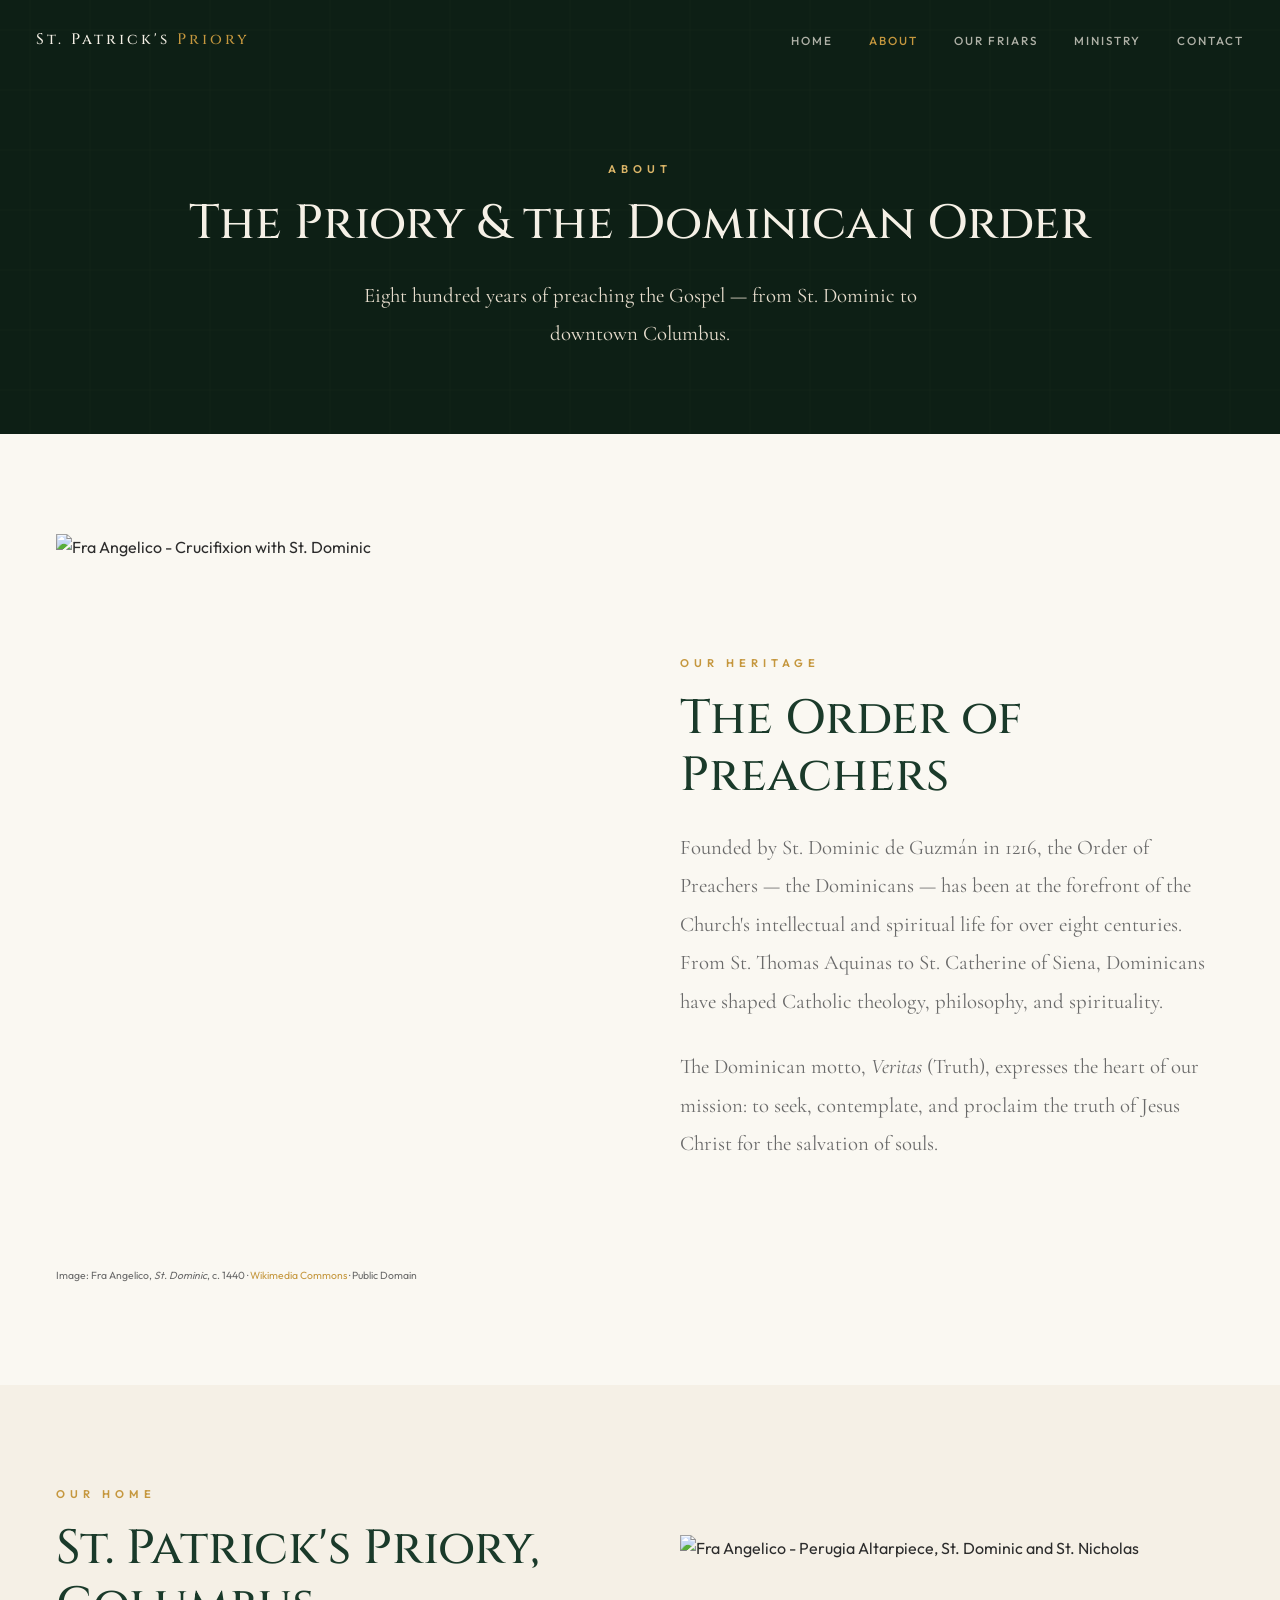
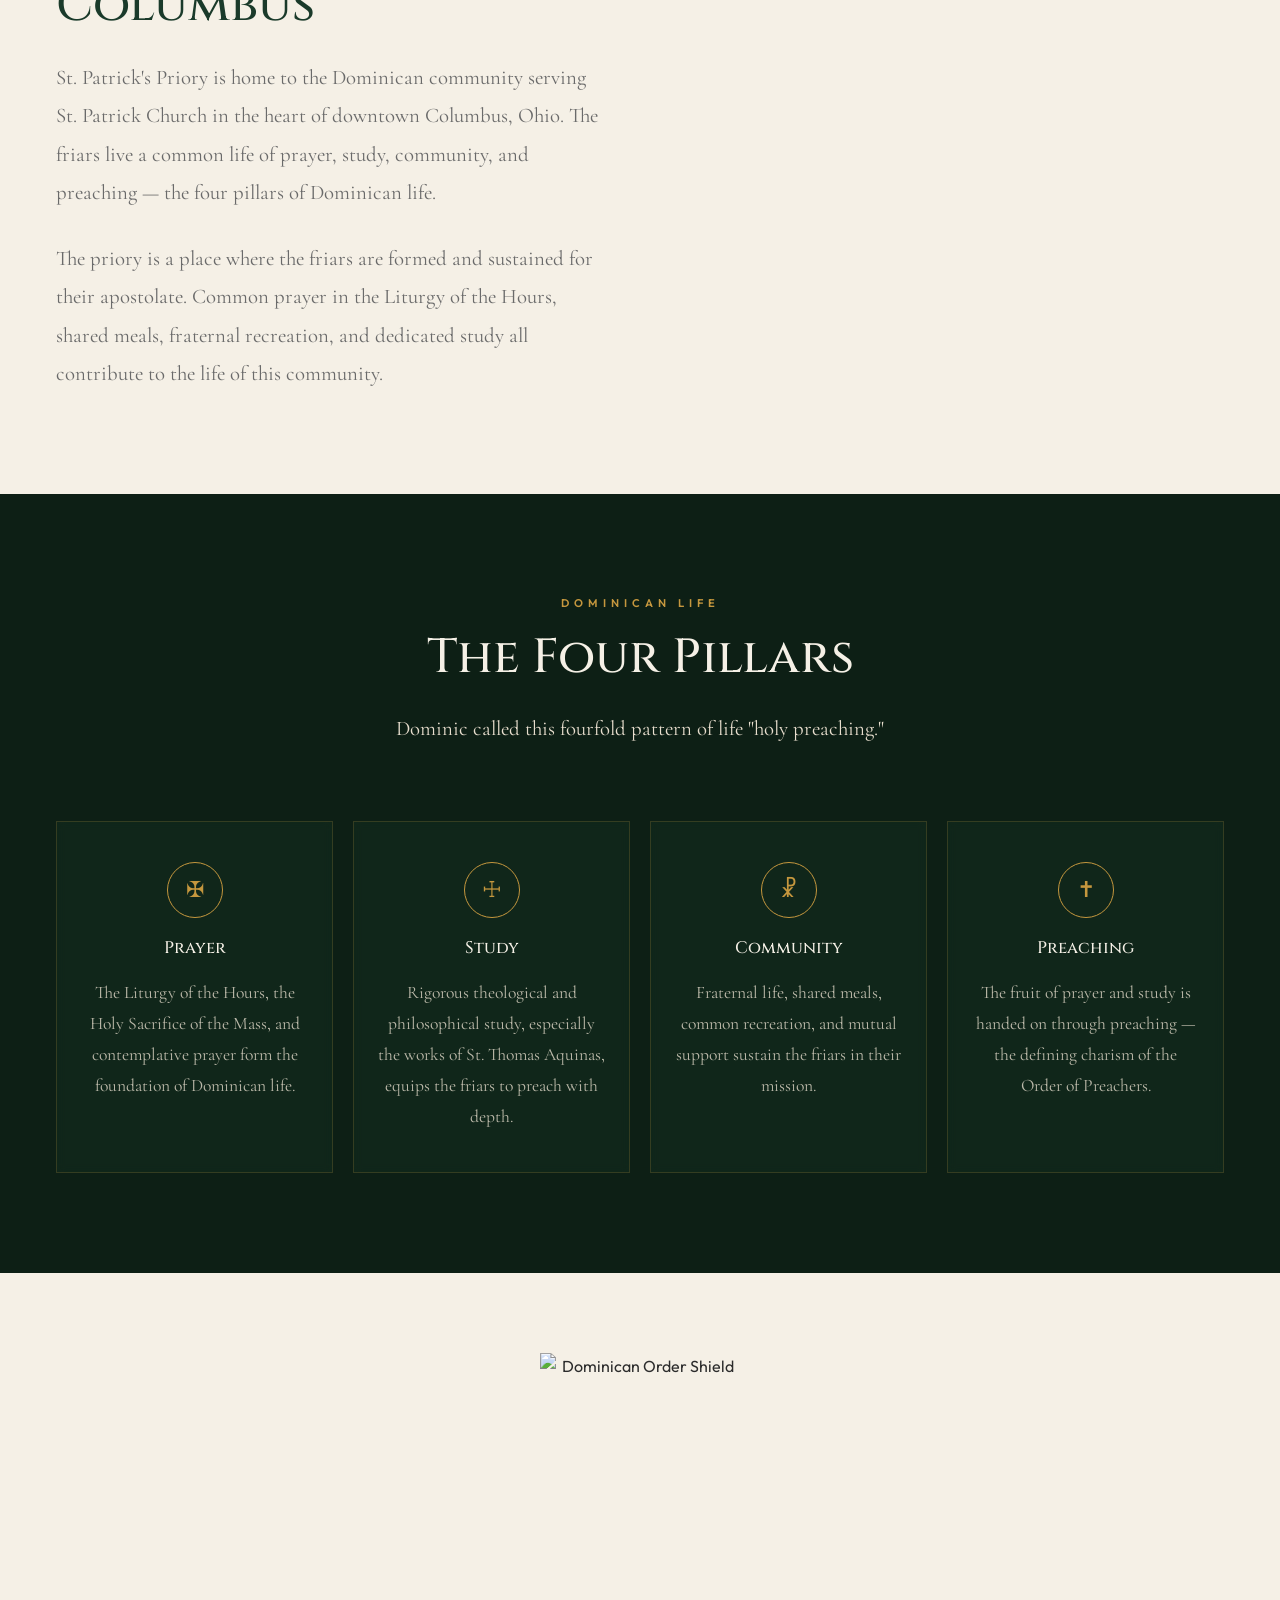
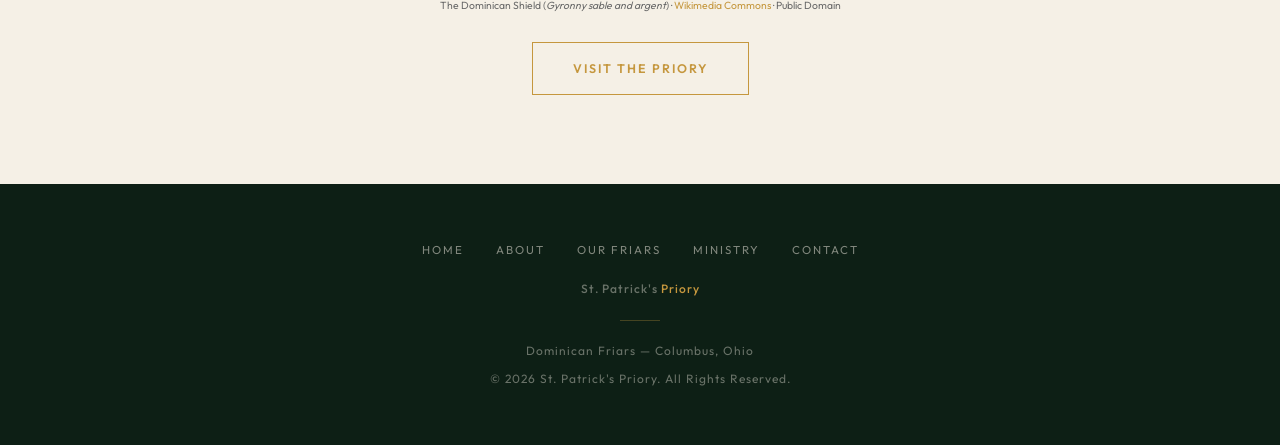
==== commit 5a5cf996: "Add Fra Angelico artwork and Dominican shield to about page, fix CSS completeness" ====
--- a/about.html
+++ b/about.html
@@ -33,9 +33,7 @@
     <div class="container">
       <div class="content-grid">
         <div class="reveal-left">
-          <div class="img-placeholder" style="width:100%;aspect-ratio:3/4;">
-            Image placeholder<br><small>Recommended: Wikimedia Commons — "St. Dominic" by Fra Angelico (public domain)</small>
-          </div>
+          <img src="https://upload.wikimedia.org/wikipedia/commons/thumb/0/0d/Fra_Angelico_-_Crucifixion_with_St_Dominic_-_WGA00545.jpg/413px-Fra_Angelico_-_Crucifixion_with_St_Dominic_-_WGA00545.jpg" alt="Fra Angelico - Crucifixion with St. Dominic" style="width:100%;aspect-ratio:3/4;object-fit:cover;">
           <p class="attribution">Image: Fra Angelico, <em>St. Dominic</em>, c. 1440 · <a href="https://commons.wikimedia.org/wiki/Category:Saint_Dominic_in_art" target="_blank">Wikimedia Commons</a> · Public Domain</p>
         </div>
         <div class="reveal-right">
@@ -58,9 +56,7 @@
     <div class="container">
       <div class="content-grid" style="direction:rtl;">
         <div style="direction:ltr;" class="reveal-right">
-          <div class="img-placeholder" style="width:100%;aspect-ratio:4/3;">
-            Image placeholder<br><small>Recommended: Photo of St. Patrick Church exterior, Columbus</small>
-          </div>
+          <img src="https://upload.wikimedia.org/wikipedia/commons/thumb/5/5d/Fra_Angelico_-_Perugia_Altarpiece_%28left_panel%29_-_WGA00499.jpg/411px-Fra_Angelico_-_Perugia_Altarpiece_%28left_panel%29_-_WGA00499.jpg" alt="Fra Angelico - Perugia Altarpiece, St. Dominic and St. Nicholas" style="width:100%;aspect-ratio:4/3;object-fit:cover;">
         </div>
         <div style="direction:ltr;" class="reveal-left">
           <p class="section-label">Our Home</p>
@@ -113,9 +109,7 @@
   <!-- Dominican Shield -->
   <section class="content-section" style="padding:80px 0;text-align:center;">
     <div class="container reveal">
-      <div class="img-placeholder" style="width:200px;height:220px;margin:0 auto 24px;border-radius:8px;">
-        Shield placeholder<br><small>Dominican Shield SVG</small>
-      </div>
+      <img src="https://upload.wikimedia.org/wikipedia/commons/thumb/4/4a/Shield_of_Dominican_Order_%28simple%29.svg/200px-Shield_of_Dominican_Order_%28simple%29.svg.png" alt="Dominican Order Shield" style="width:200px;height:220px;object-fit:contain;margin:0 auto 24px;">
       <p class="attribution">The Dominican Shield (<em>Gyronny sable and argent</em>) · <a href="https://commons.wikimedia.org/wiki/File:Shield_of_Dominican_Order_(simple).svg" target="_blank">Wikimedia Commons</a> · Public Domain</p>
       <br>
       <a href="contact.html" class="btn"><span>Visit the Priory</span></a>
